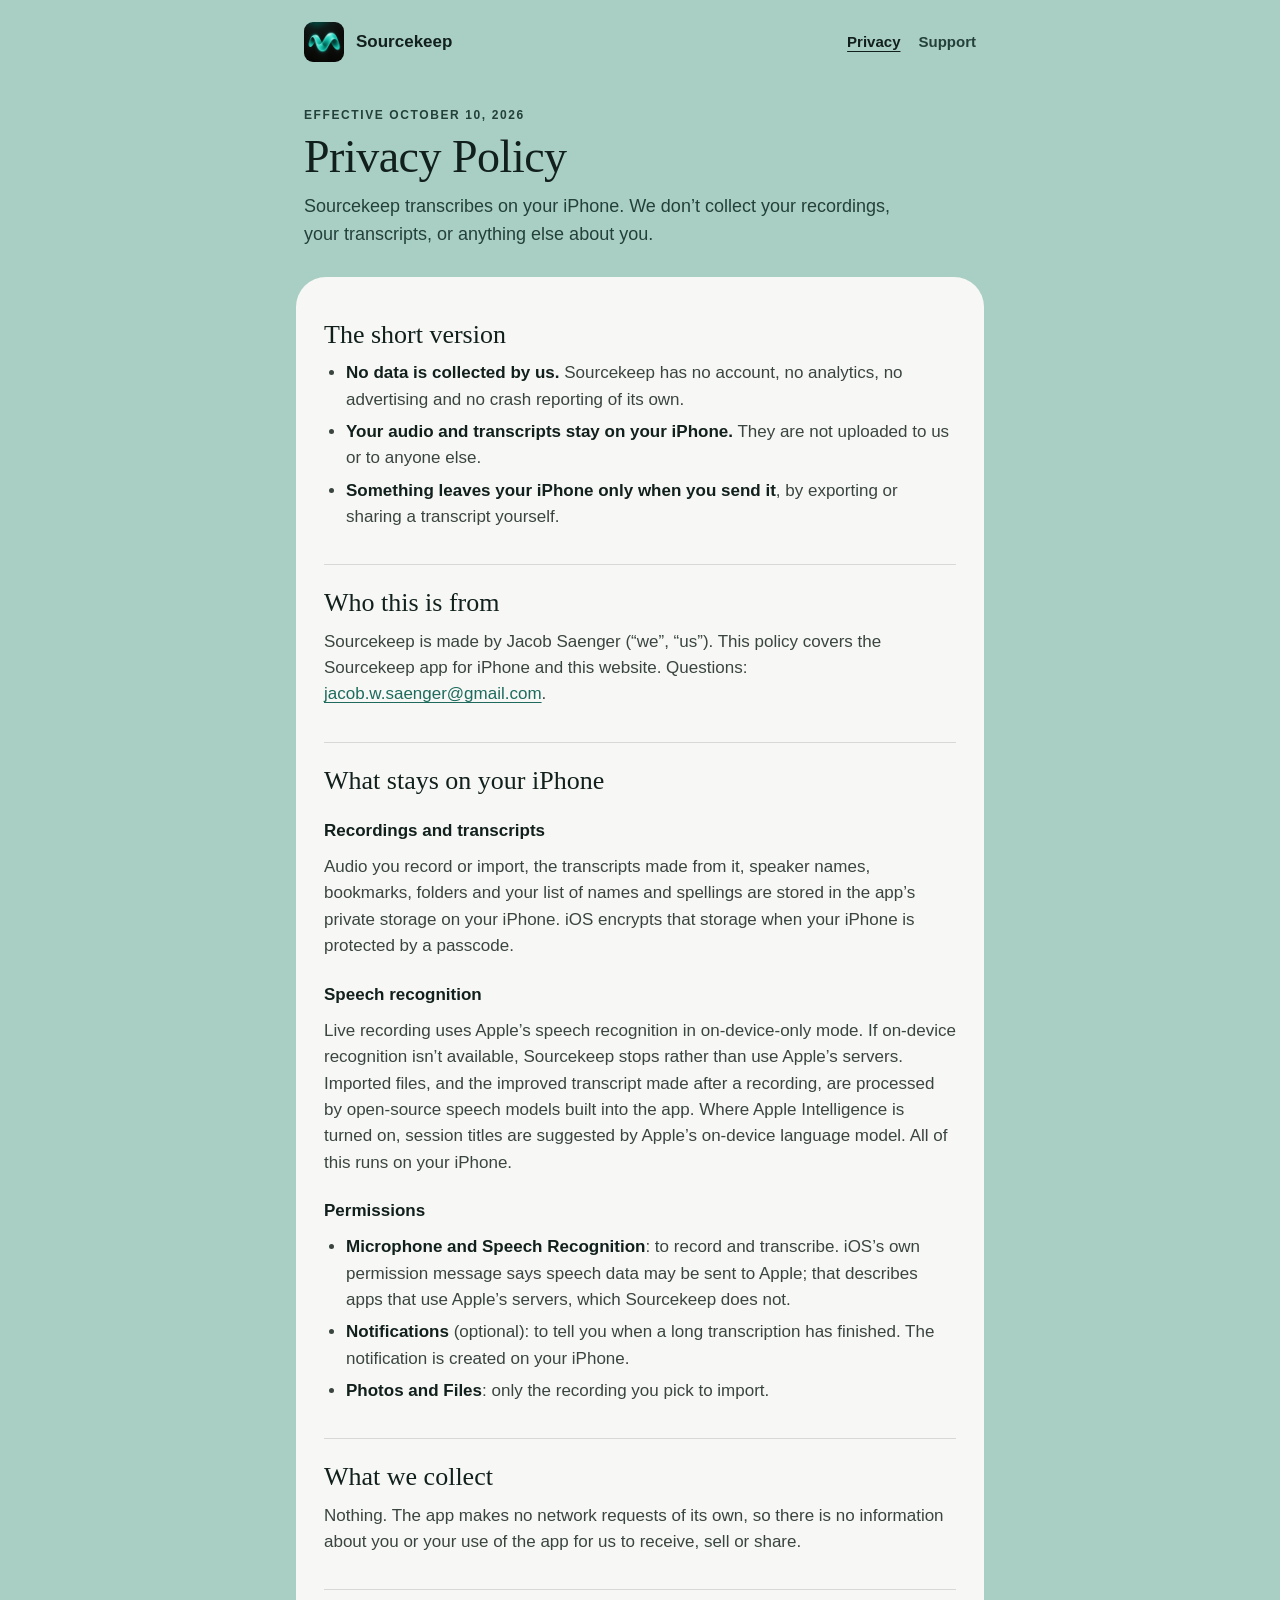
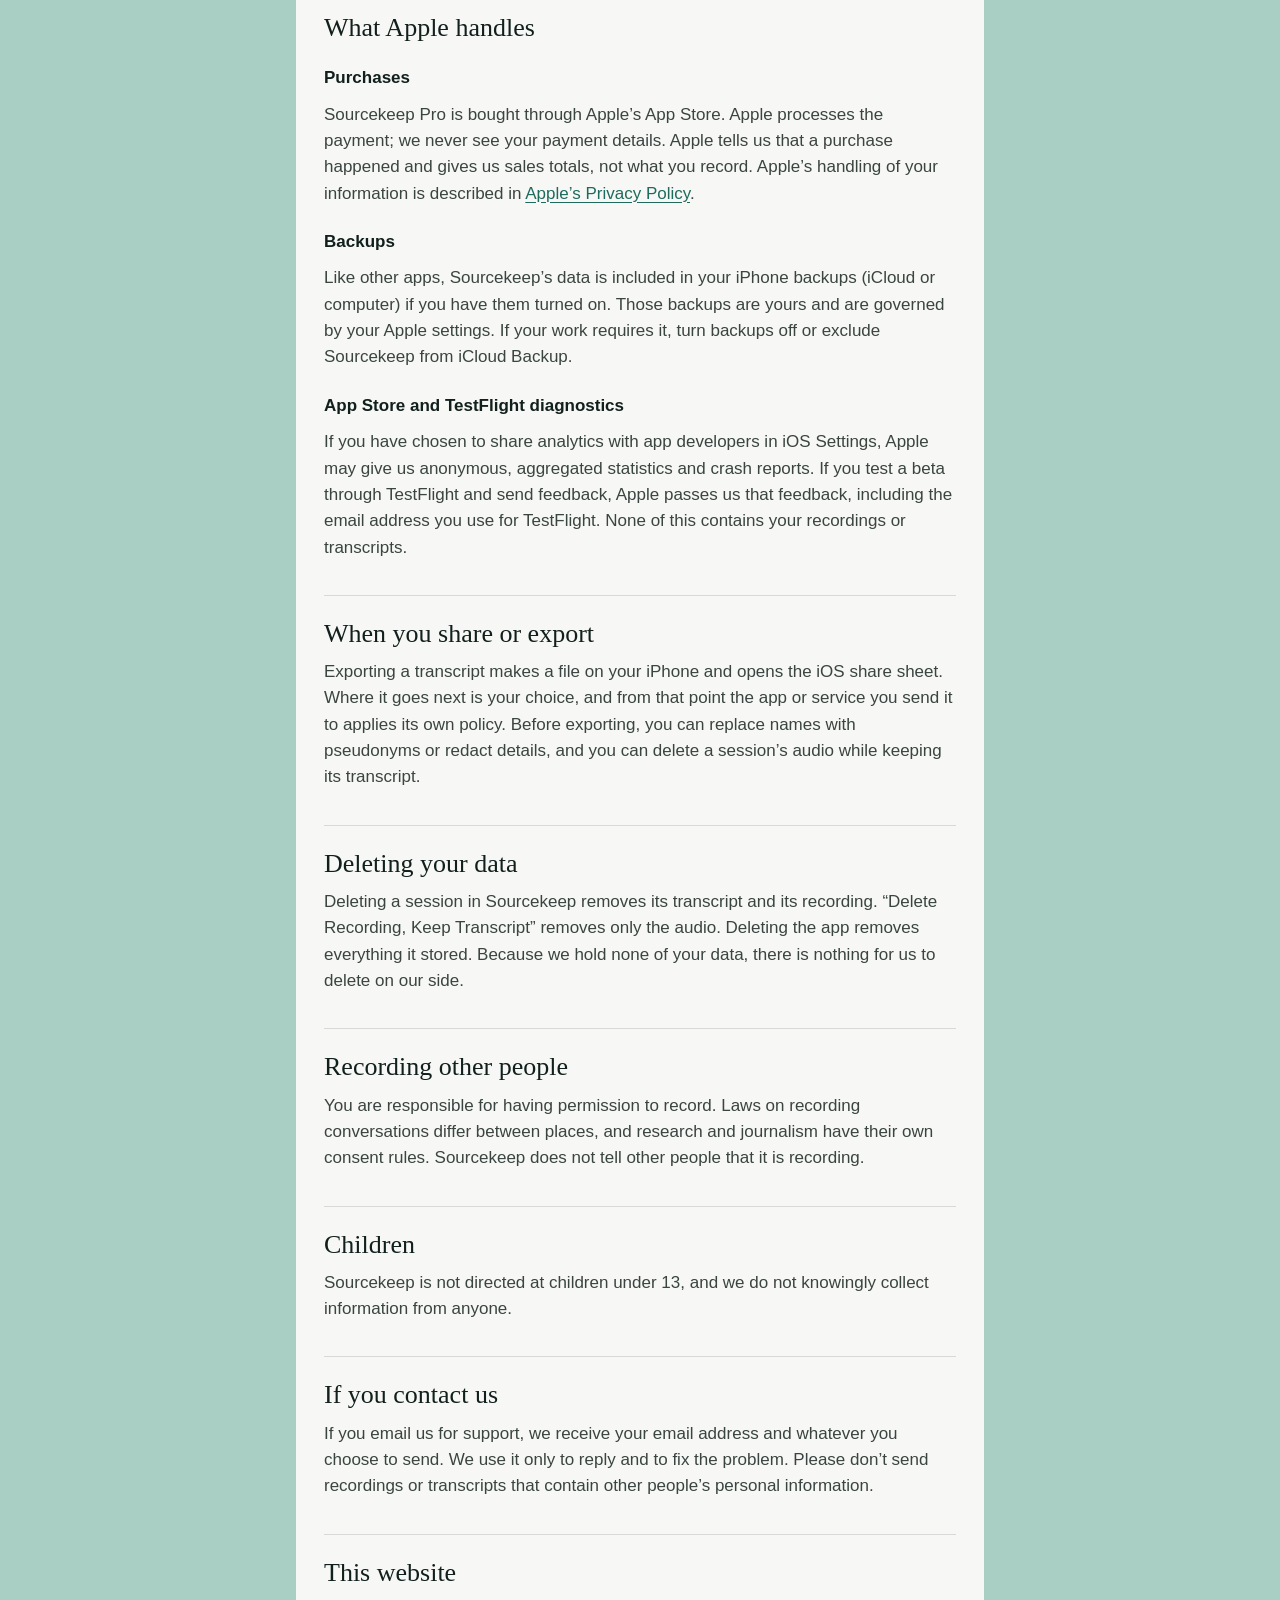
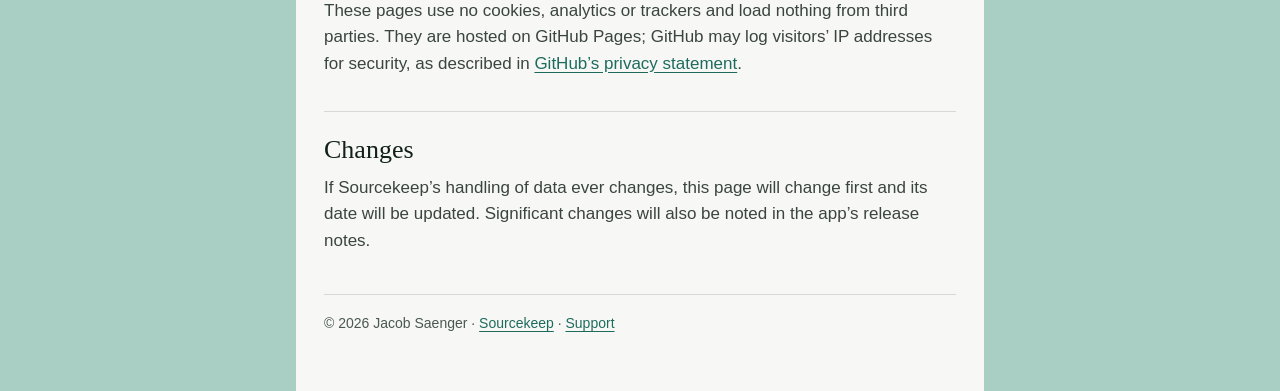
==== privacy.html @ 1a0badea "Privacy policy, support and home page" ====
<!doctype html>
<html lang="en">
<head>
<meta charset="utf-8">
<meta name="viewport" content="width=device-width, initial-scale=1">
<title>Privacy Policy — Sourcekeep</title>
<meta name="description" content="Sourcekeep transcribes on your iPhone. The developer collects no data: no account, no analytics, no uploads.">
<link rel="icon" href="icon.png">
<link rel="stylesheet" href="style.css">
</head>
<body>
<div class="wrap">
  <header class="top">
    <a class="brand" href="./"><img src="icon.png" alt="">Sourcekeep</a>
    <nav><a href="privacy.html" aria-current="page">Privacy</a><a href="support.html">Support</a></nav>
  </header>
  <div class="kicker">Effective October 10, 2026</div>
  <h1>Privacy Policy</h1>
  <p class="lede">Sourcekeep transcribes on your iPhone. We don’t collect your recordings, your transcripts, or anything else about you.</p>

  <main class="sheet">
    <h2>The short version</h2>
    <ul>
      <li><strong>No data is collected by us.</strong> Sourcekeep has no account, no analytics, no advertising and no crash reporting of its own.</li>
      <li><strong>Your audio and transcripts stay on your iPhone.</strong> They are not uploaded to us or to anyone else.</li>
      <li><strong>Something leaves your iPhone only when you send it</strong>, by exporting or sharing a transcript yourself.</li>
    </ul>

    <h2>Who this is from</h2>
    <p>Sourcekeep is made by Jacob Saenger (“we”, “us”). This policy covers the Sourcekeep app for iPhone and this website. Questions: <a href="mailto:jacob.w.saenger@gmail.com">jacob.w.saenger@gmail.com</a>.</p>

    <h2>What stays on your iPhone</h2>
    <h3>Recordings and transcripts</h3>
    <p>Audio you record or import, the transcripts made from it, speaker names, bookmarks, folders and your list of names and spellings are stored in the app’s private storage on your iPhone. iOS encrypts that storage when your iPhone is protected by a passcode.</p>
    <h3>Speech recognition</h3>
    <p>Live recording uses Apple’s speech recognition in on-device-only mode. If on-device recognition isn’t available, Sourcekeep stops rather than use Apple’s servers. Imported files, and the improved transcript made after a recording, are processed by open-source speech models built into the app. Where Apple Intelligence is turned on, session titles are suggested by Apple’s on-device language model. All of this runs on your iPhone.</p>
    <h3>Permissions</h3>
    <ul>
      <li><strong>Microphone and Speech Recognition</strong>: to record and transcribe. iOS’s own permission message says speech data may be sent to Apple; that describes apps that use Apple’s servers, which Sourcekeep does not.</li>
      <li><strong>Notifications</strong> (optional): to tell you when a long transcription has finished. The notification is created on your iPhone.</li>
      <li><strong>Photos and Files</strong>: only the recording you pick to import.</li>
    </ul>

    <h2>What we collect</h2>
    <p>Nothing. The app makes no network requests of its own, so there is no information about you or your use of the app for us to receive, sell or share.</p>

    <h2>What Apple handles</h2>
    <h3>Purchases</h3>
    <p>Sourcekeep Pro is bought through Apple’s App Store. Apple processes the payment; we never see your payment details. Apple tells us that a purchase happened and gives us sales totals, not what you record. Apple’s handling of your information is described in <a href="https://www.apple.com/legal/privacy/">Apple’s Privacy Policy</a>.</p>
    <h3>Backups</h3>
    <p>Like other apps, Sourcekeep’s data is included in your iPhone backups (iCloud or computer) if you have them turned on. Those backups are yours and are governed by your Apple settings. If your work requires it, turn backups off or exclude Sourcekeep from iCloud Backup.</p>
    <h3>App Store and TestFlight diagnostics</h3>
    <p>If you have chosen to share analytics with app developers in iOS Settings, Apple may give us anonymous, aggregated statistics and crash reports. If you test a beta through TestFlight and send feedback, Apple passes us that feedback, including the email address you use for TestFlight. None of this contains your recordings or transcripts.</p>

    <h2>When you share or export</h2>
    <p>Exporting a transcript makes a file on your iPhone and opens the iOS share sheet. Where it goes next is your choice, and from that point the app or service you send it to applies its own policy. Before exporting, you can replace names with pseudonyms or redact details, and you can delete a session’s audio while keeping its transcript.</p>

    <h2>Deleting your data</h2>
    <p>Deleting a session in Sourcekeep removes its transcript and its recording. “Delete Recording, Keep Transcript” removes only the audio. Deleting the app removes everything it stored. Because we hold none of your data, there is nothing for us to delete on our side.</p>

    <h2>Recording other people</h2>
    <p>You are responsible for having permission to record. Laws on recording conversations differ between places, and research and journalism have their own consent rules. Sourcekeep does not tell other people that it is recording.</p>

    <h2>Children</h2>
    <p>Sourcekeep is not directed at children under 13, and we do not knowingly collect information from anyone.</p>

    <h2>If you contact us</h2>
    <p>If you email us for support, we receive your email address and whatever you choose to send. We use it only to reply and to fix the problem. Please don’t send recordings or transcripts that contain other people’s personal information.</p>

    <h2>This website</h2>
    <p>These pages use no cookies, analytics or trackers and load nothing from third parties. They are hosted on GitHub Pages; GitHub may log visitors’ IP addresses for security, as described in <a href="https://docs.github.com/en/site-policy/privacy-policies/github-general-privacy-statement">GitHub’s privacy statement</a>.</p>

    <h2>Changes</h2>
    <p>If Sourcekeep’s handling of data ever changes, this page will change first and its date will be updated. Significant changes will also be noted in the app’s release notes.</p>

    <footer>© 2026 Jacob Saenger · <a href="./">Sourcekeep</a> · <a href="support.html">Support</a></footer>
  </main>
</div>
</body>
</html>
---- style.css ----
/* Sourcekeep site — the app's Sage Sheet look. System fonts only: these pages
   make no third-party requests. */
:root {
  --ground: #A9CFC4; --sheet: #F7F8F5; --ink: #12201D; --ink2: #3A4440; --muted: #4A5752;
  --head: #23403A; --accent: #1E6B5E; --rule: rgba(18, 32, 29, 0.14); --soft: rgba(30, 107, 94, 0.12);
}
@media (prefers-color-scheme: dark) {
  :root {
    --ground: #10211D; --sheet: #172B26; --ink: #F1EDE3; --ink2: #C9CFC9; --muted: #A9B8B2;
    --head: #A9B8B2; --accent: #9FD3C4; --rule: rgba(241, 237, 227, 0.16); --soft: rgba(159, 211, 196, 0.16);
  }
}
* { box-sizing: border-box; }
html { -webkit-text-size-adjust: 100%; }
body {
  margin: 0; background: var(--ground); color: var(--ink);
  font: 17px/1.55 -apple-system, BlinkMacSystemFont, "Segoe UI", "Helvetica Neue", Arial, sans-serif;
}
.wrap { max-width: 720px; margin: 0 auto; padding: 0 16px; }
header.top { display: flex; align-items: center; justify-content: space-between; padding: 22px 8px 0; }
.brand { display: flex; align-items: center; gap: 12px; color: var(--ink); text-decoration: none; font-weight: 600; }
.brand img { width: 40px; height: 40px; border-radius: 9px; }
nav a { color: var(--head); text-decoration: none; font-size: 15px; font-weight: 600; margin-left: 18px; }
nav a:hover, nav a[aria-current="page"] { color: var(--ink); text-decoration: underline; text-underline-offset: 4px; }
.kicker { margin: 44px 8px 0; font-size: 12px; font-weight: 600; letter-spacing: 1.6px; text-transform: uppercase; color: var(--head); }
h1, h2 { font-family: ui-serif, "New York", "Iowan Old Style", "Palatino Linotype", Georgia, serif; font-weight: 500; }
h1 { margin: 8px 8px 0; font-size: clamp(34px, 7vw, 46px); line-height: 1.06; letter-spacing: -0.5px; }
.lede { margin: 12px 8px 0; font-size: 18px; color: var(--head); max-width: 34em; }
main.sheet {
  margin-top: 28px; background: var(--sheet); border-radius: 30px 30px 0 0; padding: 12px 28px 56px;
  min-height: 60vh;
}
h2 { margin: 34px 0 0; padding-top: 22px; border-top: 1px solid var(--rule); font-size: 26px; line-height: 1.2; }
main.sheet > h2:first-child { border-top: 0; margin-top: 8px; }
h3 { margin: 22px 0 0; font-size: 17px; font-weight: 600; }
p, ul { margin: 10px 0 0; color: var(--ink2); }
ul { padding-left: 22px; }
li { margin-top: 6px; }
strong { color: var(--ink); }
a { color: var(--accent); text-underline-offset: 3px; }
.note { margin-top: 18px; padding: 14px 16px; border-radius: 16px; background: var(--soft); color: var(--ink); }
.cards { display: grid; grid-template-columns: repeat(auto-fit, minmax(220px, 1fr)); gap: 12px; margin-top: 18px; }
.card { display: block; padding: 16px 18px; border-radius: 20px; border: 1px solid var(--rule); color: var(--ink); text-decoration: none; }
.card b { display: block; font-family: ui-serif, "New York", Georgia, serif; font-size: 20px; font-weight: 500; }
.card span { display: block; margin-top: 4px; font-size: 15px; color: var(--muted); }
.card:hover { border-color: var(--accent); }
footer { margin-top: 40px; padding-top: 18px; border-top: 1px solid var(--rule); font-size: 14px; color: var(--muted); }
@media (max-width: 480px) { main.sheet { padding: 8px 20px 44px; } nav a { margin-left: 14px; } }
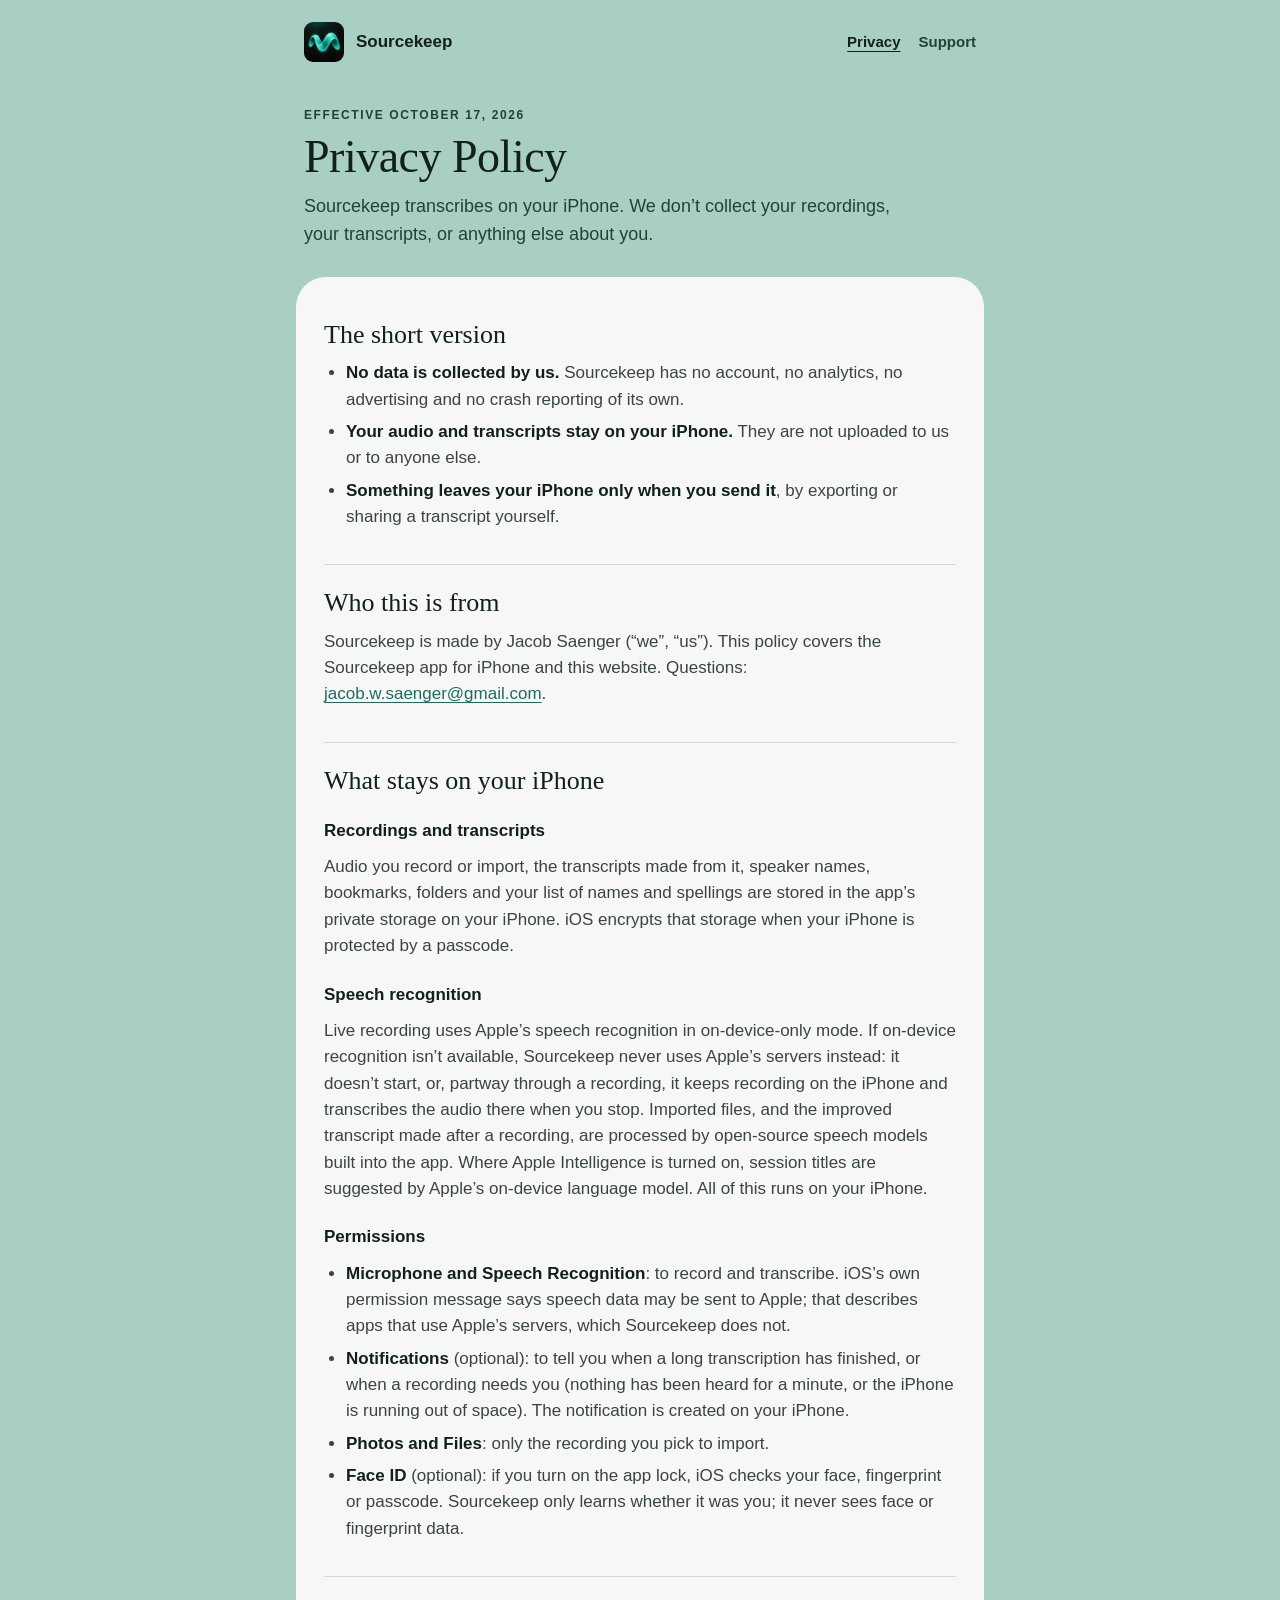
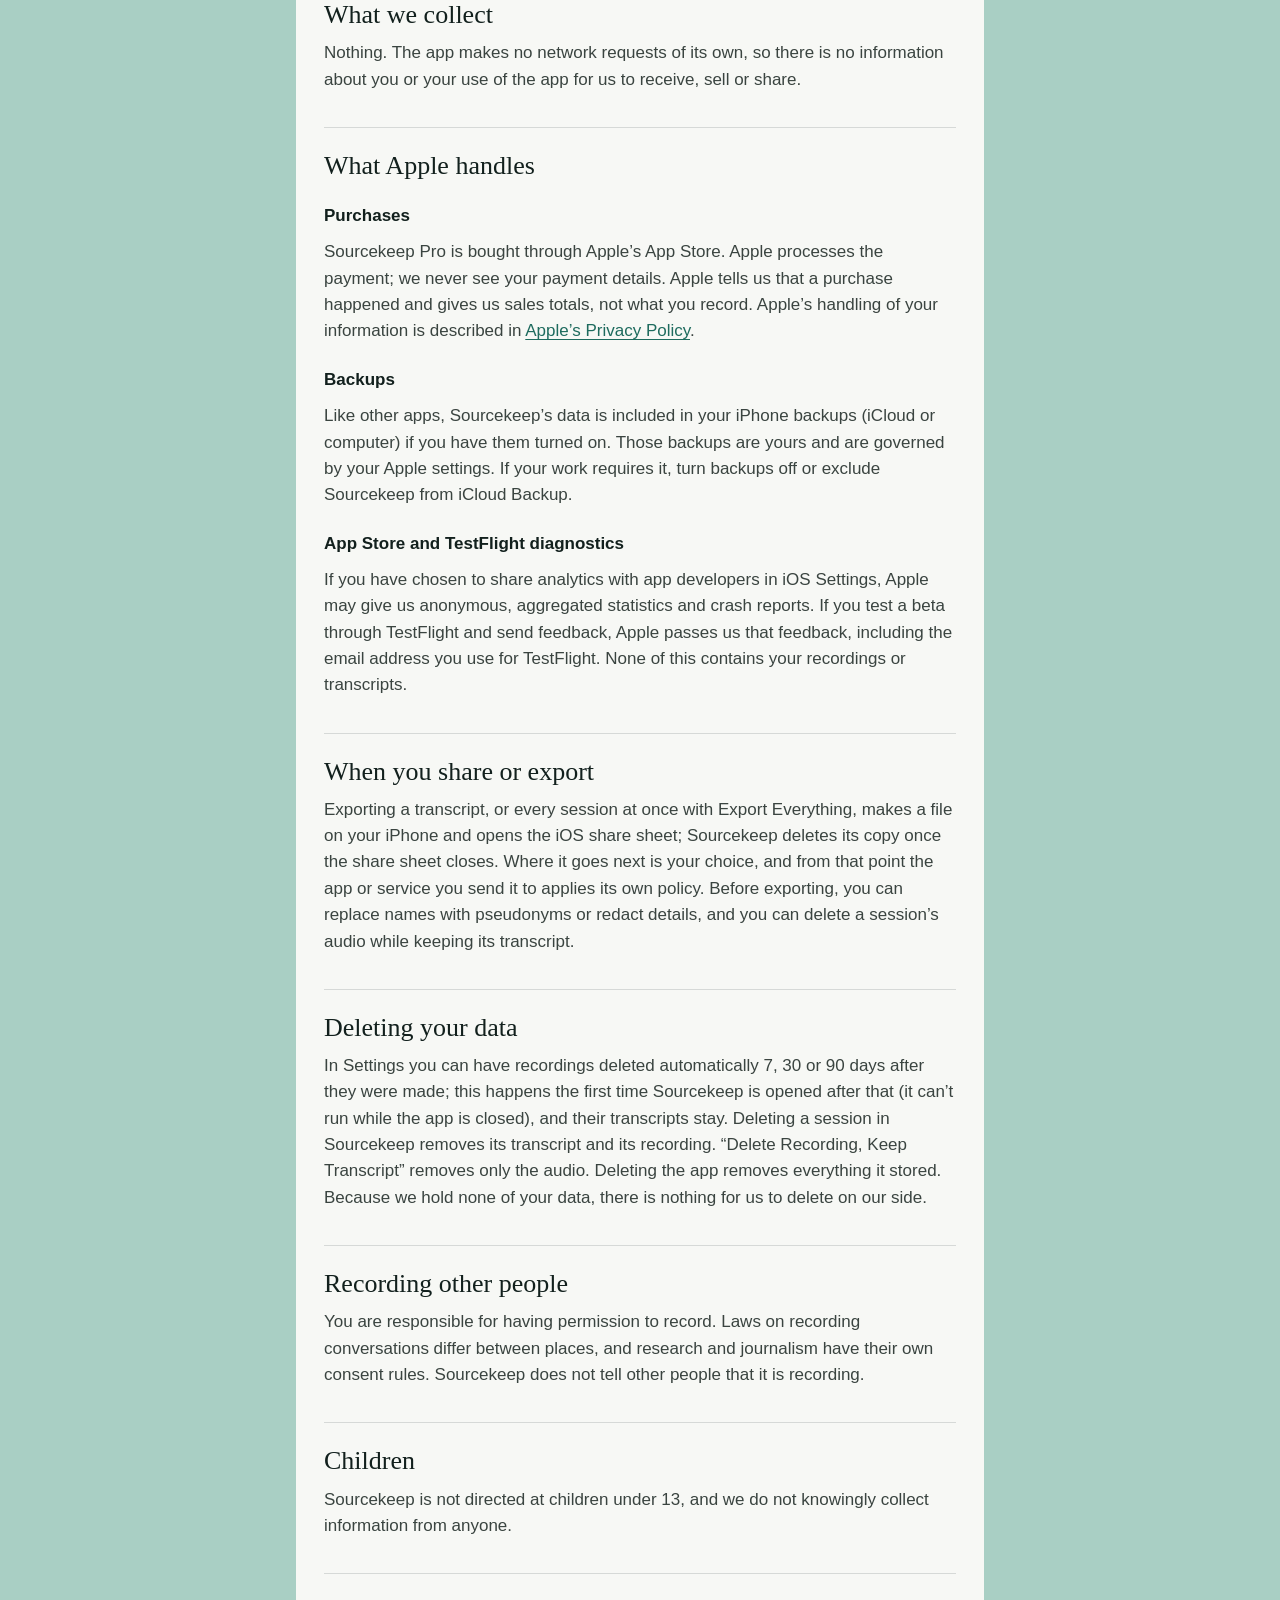
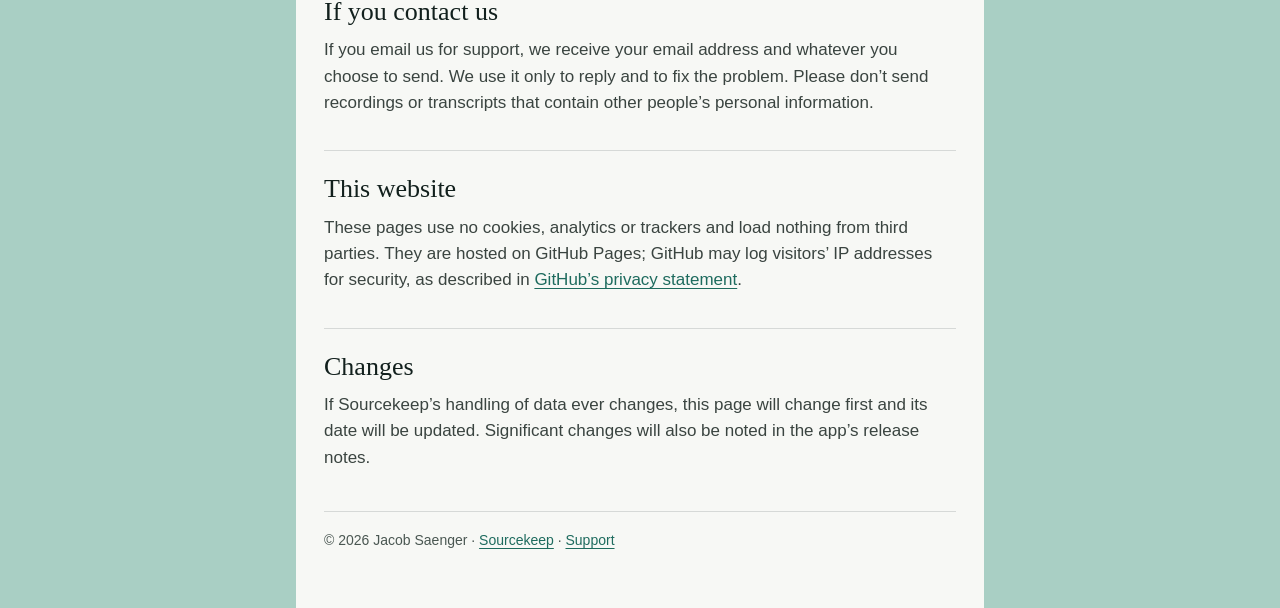
==== commit d378fcac: "Privacy and support: app lock, retention, exports, recording warnings, 3-hour limit" ====
--- a/privacy.html
+++ b/privacy.html
@@ -14,7 +14,7 @@
     <a class="brand" href="./"><img src="icon.png" alt="">Sourcekeep</a>
     <nav><a href="privacy.html" aria-current="page">Privacy</a><a href="support.html">Support</a></nav>
   </header>
-  <div class="kicker">Effective October 10, 2026</div>
+  <div class="kicker">Effective October 17, 2026</div>
   <h1>Privacy Policy</h1>
   <p class="lede">Sourcekeep transcribes on your iPhone. We don’t collect your recordings, your transcripts, or anything else about you.</p>
 
@@ -33,12 +33,13 @@
     <h3>Recordings and transcripts</h3>
     <p>Audio you record or import, the transcripts made from it, speaker names, bookmarks, folders and your list of names and spellings are stored in the app’s private storage on your iPhone. iOS encrypts that storage when your iPhone is protected by a passcode.</p>
     <h3>Speech recognition</h3>
-    <p>Live recording uses Apple’s speech recognition in on-device-only mode. If on-device recognition isn’t available, Sourcekeep stops rather than use Apple’s servers. Imported files, and the improved transcript made after a recording, are processed by open-source speech models built into the app. Where Apple Intelligence is turned on, session titles are suggested by Apple’s on-device language model. All of this runs on your iPhone.</p>
+    <p>Live recording uses Apple’s speech recognition in on-device-only mode. If on-device recognition isn’t available, Sourcekeep never uses Apple’s servers instead: it doesn’t start, or, partway through a recording, it keeps recording on the iPhone and transcribes the audio there when you stop. Imported files, and the improved transcript made after a recording, are processed by open-source speech models built into the app. Where Apple Intelligence is turned on, session titles are suggested by Apple’s on-device language model. All of this runs on your iPhone.</p>
     <h3>Permissions</h3>
     <ul>
       <li><strong>Microphone and Speech Recognition</strong>: to record and transcribe. iOS’s own permission message says speech data may be sent to Apple; that describes apps that use Apple’s servers, which Sourcekeep does not.</li>
-      <li><strong>Notifications</strong> (optional): to tell you when a long transcription has finished. The notification is created on your iPhone.</li>
+      <li><strong>Notifications</strong> (optional): to tell you when a long transcription has finished, or when a recording needs you (nothing has been heard for a minute, or the iPhone is running out of space). The notification is created on your iPhone.</li>
       <li><strong>Photos and Files</strong>: only the recording you pick to import.</li>
+      <li><strong>Face ID</strong> (optional): if you turn on the app lock, iOS checks your face, fingerprint or passcode. Sourcekeep only learns whether it was you; it never sees face or fingerprint data.</li>
     </ul>
 
     <h2>What we collect</h2>
@@ -53,10 +54,10 @@
     <p>If you have chosen to share analytics with app developers in iOS Settings, Apple may give us anonymous, aggregated statistics and crash reports. If you test a beta through TestFlight and send feedback, Apple passes us that feedback, including the email address you use for TestFlight. None of this contains your recordings or transcripts.</p>
 
     <h2>When you share or export</h2>
-    <p>Exporting a transcript makes a file on your iPhone and opens the iOS share sheet. Where it goes next is your choice, and from that point the app or service you send it to applies its own policy. Before exporting, you can replace names with pseudonyms or redact details, and you can delete a session’s audio while keeping its transcript.</p>
+    <p>Exporting a transcript, or every session at once with Export Everything, makes a file on your iPhone and opens the iOS share sheet; Sourcekeep deletes its copy once the share sheet closes. Where it goes next is your choice, and from that point the app or service you send it to applies its own policy. Before exporting, you can replace names with pseudonyms or redact details, and you can delete a session’s audio while keeping its transcript.</p>
 
     <h2>Deleting your data</h2>
-    <p>Deleting a session in Sourcekeep removes its transcript and its recording. “Delete Recording, Keep Transcript” removes only the audio. Deleting the app removes everything it stored. Because we hold none of your data, there is nothing for us to delete on our side.</p>
+    <p>In Settings you can have recordings deleted automatically 7, 30 or 90 days after they were made; this happens the first time Sourcekeep is opened after that (it can’t run while the app is closed), and their transcripts stay. Deleting a session in Sourcekeep removes its transcript and its recording. “Delete Recording, Keep Transcript” removes only the audio. Deleting the app removes everything it stored. Because we hold none of your data, there is nothing for us to delete on our side.</p>
 
     <h2>Recording other people</h2>
     <p>You are responsible for having permission to record. Laws on recording conversations differ between places, and research and journalism have their own consent rules. Sourcekeep does not tell other people that it is recording.</p>
